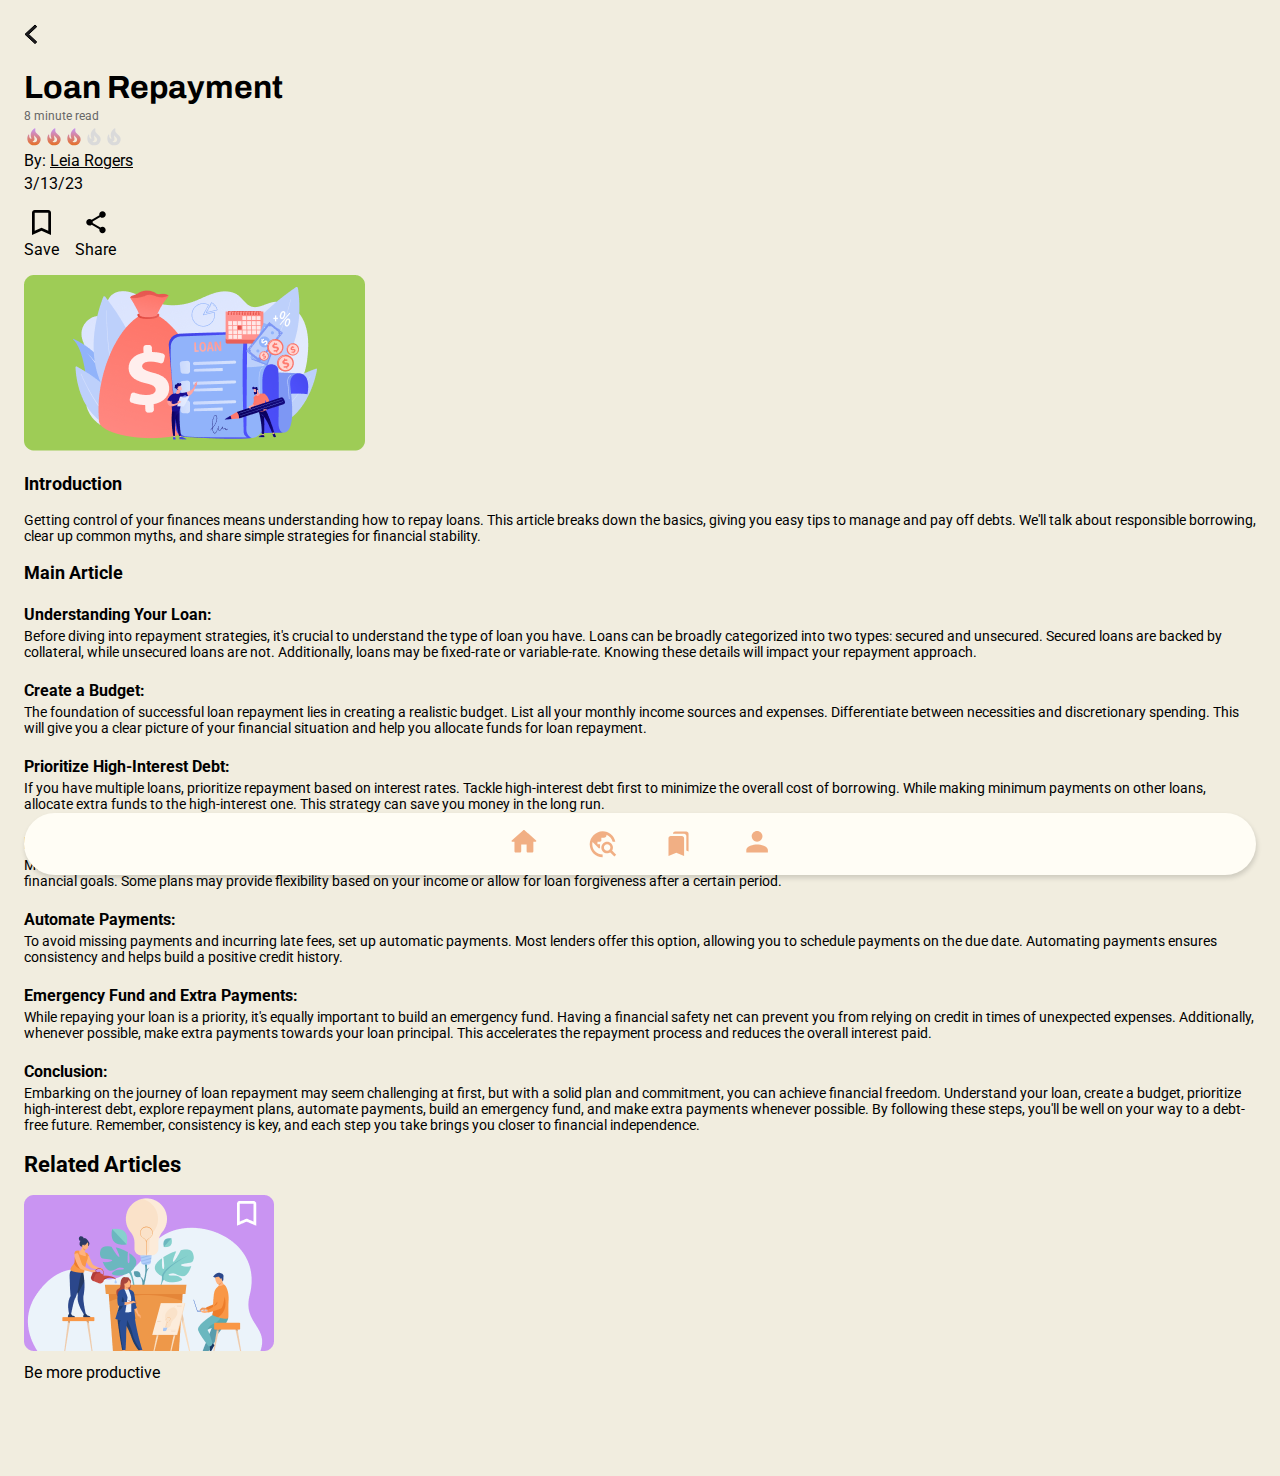
==== article.html @ 87231053 "Add assets and pages" ====
<!DOCTYPE html>
<html lang="en">

<head>
    <meta charset="UTF-8">
    <meta name="viewport" content="width=device-width, initial-scale=1.0">
    <link rel="stylesheet" href="https://fonts.googleapis.com/css2?family=Archivo:wght@700&family=Roboto&display=swap">
    <link rel="stylesheet" href="https://cdnjs.cloudflare.com/ajax/libs/font-awesome/6.5.1/css/all.min.css">
    <link rel="stylesheet" href="style.css">
    <title>LifeBeyondCampus</title>
</head>

<body id="article">
    <div class="back">
    <a href="home.html"><img src="assets/back.svg" alt="back"></a></div>
    <header class="article">
        <h1>Loan Repayment</h1>
        <p class="time">8 minute read</p>
        <img src="assets/difficulty.svg" alt="3 out of 5 difficulty rating">
        <p class="author">By: <a href="*">Leia Rogers</a></p>
        <p class="date">3/13/23</p>
        <div class="links">
            <a href="*">
                <img src="assets/save.svg" alt="save">
                <p>Save</p>
            </a>
            <a href="*">
                <img src="assets/share.svg" alt="share">
                <p>Share</p>
            </a>
        </div>
    </header>
    <main>
        <img src="assets/article.png" alt="Cartoon of money, loans, and a calendar">
        <h3>Introduction</h3>
        <p>Getting control of your finances means understanding how to repay loans. This article breaks down the basics,
            giving you easy tips to manage and pay off debts. We'll talk about responsible borrowing, clear up common
            myths, and share simple strategies for financial stability.</p>
        <h3>Main Article</h3>
        <h4>Understanding Your Loan:</h4>
        <p>Before diving into repayment strategies, it's crucial to understand the type of loan you have. Loans can be
            broadly categorized into two types: secured and unsecured. Secured loans are backed by collateral, while
            unsecured loans are not. Additionally, loans may be fixed-rate or variable-rate. Knowing these details will
            impact your repayment approach.</p>
        <h4>Create a Budget:</h4>
        <p>The foundation of successful loan repayment lies in creating a realistic budget. List all your monthly income
            sources and expenses. Differentiate between necessities and discretionary spending. This will give you a
            clear picture of your financial situation and help you allocate funds for loan repayment.</p>
        <h4>Prioritize High-Interest Debt:</h4>
        <p>If you have multiple loans, prioritize repayment based on interest rates. Tackle high-interest debt first to
            minimize the overall cost of borrowing. While making minimum payments on other loans, allocate extra funds
            to the high-interest one. This strategy can save you money in the long run.</p>
        <h4>Explore Repayment Plans:</h4>
        <p>Many lenders offer various repayment plans, such as income-driven repayment for student loans or extended
            repayment terms. Investigate these options and choose the one that aligns with your financial goals. Some
            plans may provide flexibility based on your income or allow for loan forgiveness after a certain period.</p>
        <h4>Automate Payments:</h4>
        <p>To avoid missing payments and incurring late fees, set up automatic payments. Most lenders offer this option,
            allowing you to schedule payments on the due date. Automating payments ensures consistency and helps build a
            positive credit history.</p>
        <h4>Emergency Fund and Extra Payments:</h4>
        <p>While repaying your loan is a priority, it's equally important to build an emergency fund. Having a financial
            safety net can prevent you from relying on credit in times of unexpected expenses. Additionally, whenever
            possible, make extra payments towards your loan principal. This accelerates the repayment process and
            reduces the overall interest paid.</p>
        <h4>Conclusion:</h4>
        <p>Embarking on the journey of loan repayment may seem challenging at first, but with a solid plan and
            commitment, you can achieve financial freedom. Understand your loan, create a budget, prioritize
            high-interest debt, explore repayment plans, automate payments, build an emergency fund, and make extra
            payments whenever possible. By following these steps, you'll be well on your way to a debt-free future.
            Remember, consistency is key, and each step you take brings you closer to financial independence.</p>
    </main>
    <section class="related">
        <h2>Related Articles</h2>
        <article>
            <a href="*">
                <img src="assets/recommended1.png" alt="Cartoons interacting with a giant plant that has a lightbulb coming out of it">
                <p>Be more productive</p>
            </a>
        </article>
    </section>


    <nav>
        <ul>
            <li><a href="home.html"><img src="assets/home1.svg" alt="home"></a></li>
            <li><a href="*"><img src="assets/search.svg" alt="search"></a></li>
            <li><a href="*"><img src="assets/saved.svg" alt="saved"></a></li>
            <li><a href="*"><img src="assets/profile.svg" alt="profile"></a></li>
        </ul>
    </nav>
</body>

</html>
---- style.css ----
html {
    height: 100%;
}

body {
    height: 100%;
}

#splash {
    background-color: #F1EDDF;
}

#splash img {
    width: 343px;
    position: absolute;
    top: 50%;
    left: 50%;
    transform: translate(-50%, -75%);
}

#onboarding1 {
    background-image: linear-gradient(#C994F2, #E57027);
    text-align: center;
}

.onboarding1 {
    height: 100%;
    text-align: center;
    font-family: 'Roboto', 'Arial', sans-serif;
}

.onboarding1 h1 {
    font-family: 'Archivo', 'Arial', sans-serif;
    font-weight: bold;
    color: white;
    padding-top: 25%;
    font-size: 42px;
}

.onboarding1 img {
    width: 359px;
}

.onboarding1 p {
    color: white;
    font-size: 18px;
}

.next {
    display: block;
    background-color: white;
    color: #E57027;
    padding: 1rem 5rem;
    border-radius: 4rem;
    margin: 4rem 0 1.5rem 0;
    text-decoration: none;
}

a.next:link {
    color: #E57027;
}

a.next:visited {
    color: #E57027;
}

.skip {
    color: white;
    padding: 1rem 5rem;
}

#home {
    background-color: #F1EDDF;
    font-family: 'Roboto', 'Arial', sans-serif;
    padding: 0 1rem;
}

header.home {
    display:flex;
    align-items: center;
    justify-content: space-between;
    padding-top: 1rem;
}

.wrap {
    display:flex;
    align-items: center;
}

header.home a{
    margin-right: 1rem;
}

header.home h1 {
    font-size: 24px;
}

header.home i{
    font-size: 1.5rem;
}

#home .search p {
    font-size: 20px;
    margin: 2rem 0 .5rem 0;
    font-weight: 600;
}

h2 {
    font-size: 22px;
}

.topic img {
width: 100%;
}

#home p {
    margin:0;
    font-size: 17px;
}

article a{
    text-decoration: none;
}

article a:link {
    color: black;
}

article a:visited {
    color: black;
}

section {
    margin-bottom: 2rem;
}

section img {
    margin-bottom: .5rem;
}

nav {
    /* padding: .25rem .5rem; */
    background-color: #FFFDF5;
    position: sticky;
    bottom: 25px;
    /* left: 75%; */
    transform: translate(0%, 0%);
    border-radius: 2rem;
    padding-top: .25rem;
    box-shadow: 1px 3px 5px rgba(0,0,0, .15);
}

ul {
    list-style: none;
    display: flex;
    flex-flow: row;
    justify-content: center;
    padding-inline-start: 0;
    margin: 0;
    font-size: 36px;
}

nav li {
    margin: .5rem 1.5rem;
}

#article {
    background-color: #F1EDDF;
    font-family: 'Roboto', 'Arial', sans-serif;
    padding: 0 1rem;
}

.back {
    padding-top: 1rem;
}

#article h1 {
    font-family: 'Archivo', 'Arial', sans-serif;
    font-weight: bold;
    margin-bottom: .25rem;
}

#article p {
    margin: 0;
}

.time {
    font-size: 12px;
    color: #676767;
    padding-bottom: .25rem;
}

header.article a:link {
    color: black;
}

header.article a:visited {
    color: black;
}

.author {
    padding-bottom: .25rem;
}

.links {
    display: flex;
    text-align: center;
}

.links a {
    text-decoration: none;
    margin: 1rem 1rem 1rem 0;
}

h3 {
    font-size: 18px;
    font-weight: bold;
}

h4 {
    margin-bottom: .25rem;
}

#article main p {
    font-size: 14px;
}
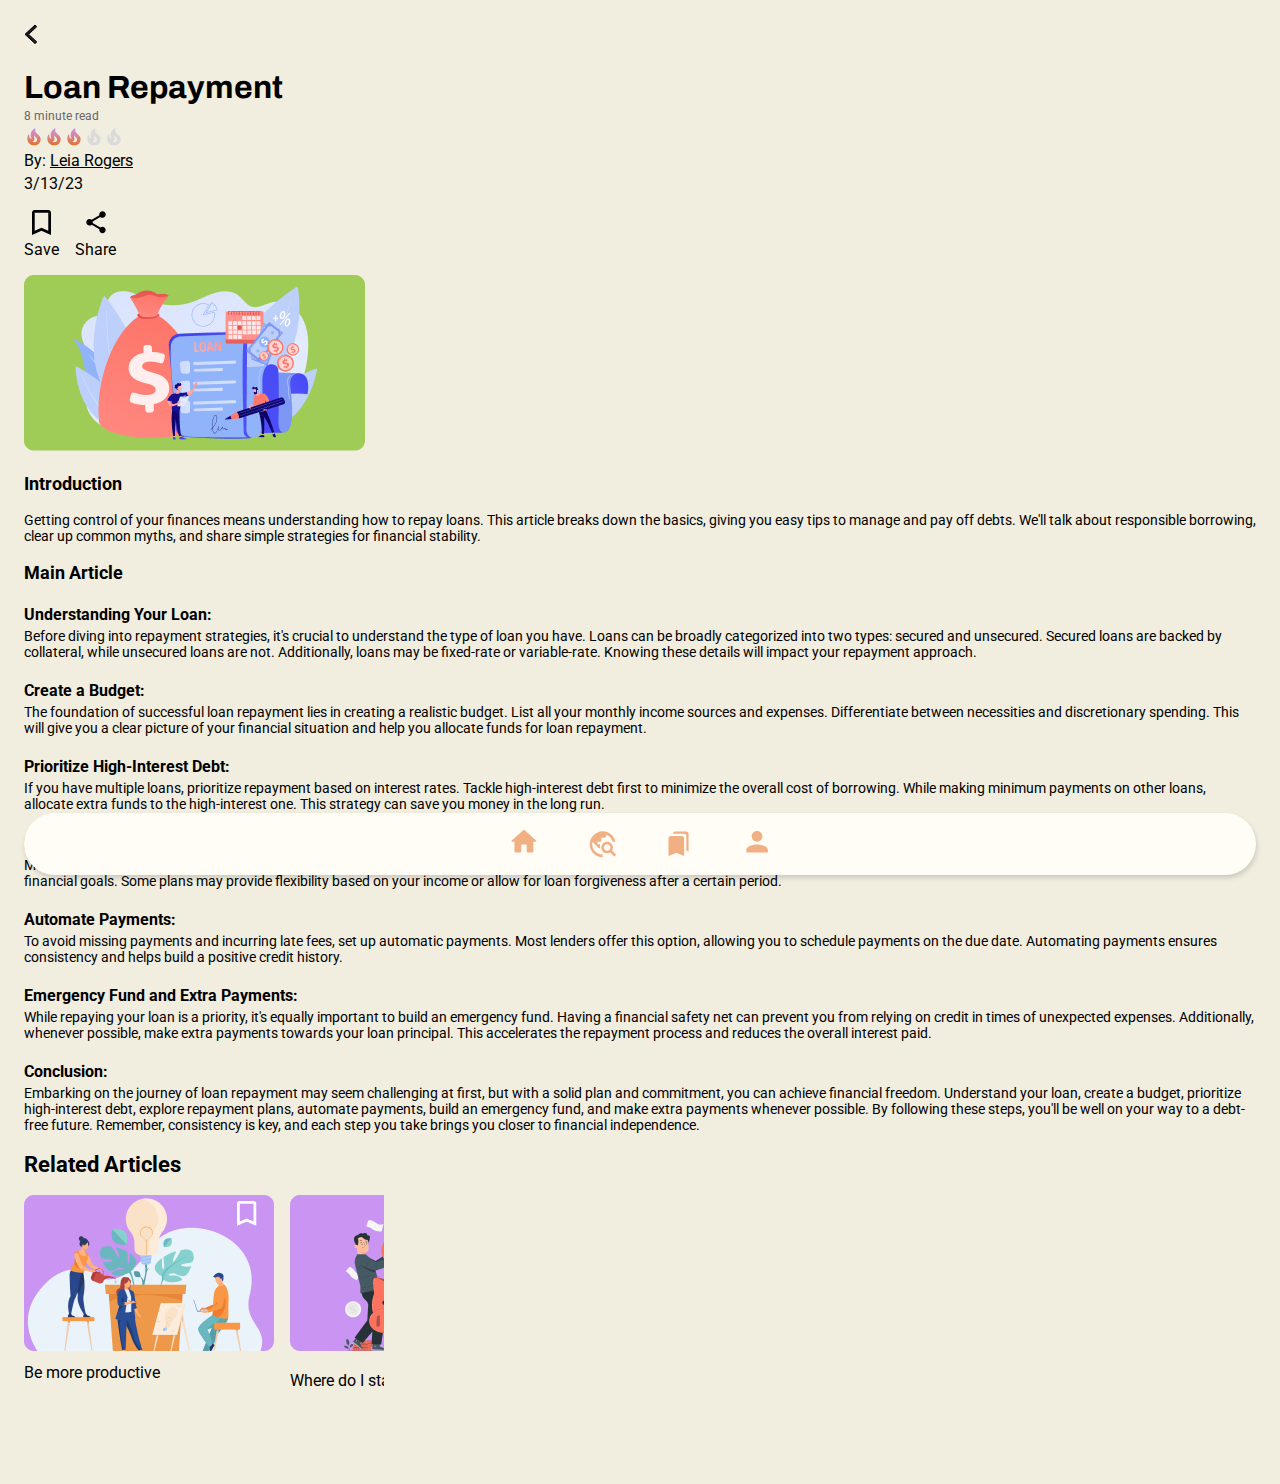
==== commit 128917a8: "Add more articles" ====
--- a/article.html
+++ b/article.html
@@ -12,7 +12,8 @@
 
 <body id="article">
     <div class="back">
-    <a href="home.html"><img src="assets/back.svg" alt="back"></a></div>
+        <a href="home.html"><img src="assets/back.svg" alt="back"></a>
+    </div>
     <header class="article">
         <h1>Loan Repayment</h1>
         <p class="time">8 minute read</p>
@@ -72,12 +73,21 @@
     </main>
     <section class="related">
         <h2>Related Articles</h2>
-        <article>
-            <a href="*">
-                <img src="assets/recommended1.png" alt="Cartoons interacting with a giant plant that has a lightbulb coming out of it">
-                <p>Be more productive</p>
-            </a>
-        </article>
+        <div class="container">
+            <article>
+                <a href="*">
+                    <img src="assets/recommended1.png"
+                        alt="Cartoons interacting with a giant plant that has a lightbulb coming out of it">
+                    <p>Be more productive</p>
+                </a>
+            </article>
+            <article>
+                <a href="*">
+                    <img src="assets/continue2.png" alt="Cartoon putting money in a ginat piggy bank">
+                    <p>Where do I start?</p>
+                </a>
+            </article>
+        </div>
     </section>
 
 
--- a/style.css
+++ b/style.css
@@ -223,4 +223,14 @@
 
 #article main p {
     font-size: 14px;
+}
+
+.container {
+    display: flex;
+    width: 360px;
+    overflow: hidden;
+}
+
+.container article {
+    padding-right: 1rem;
 }